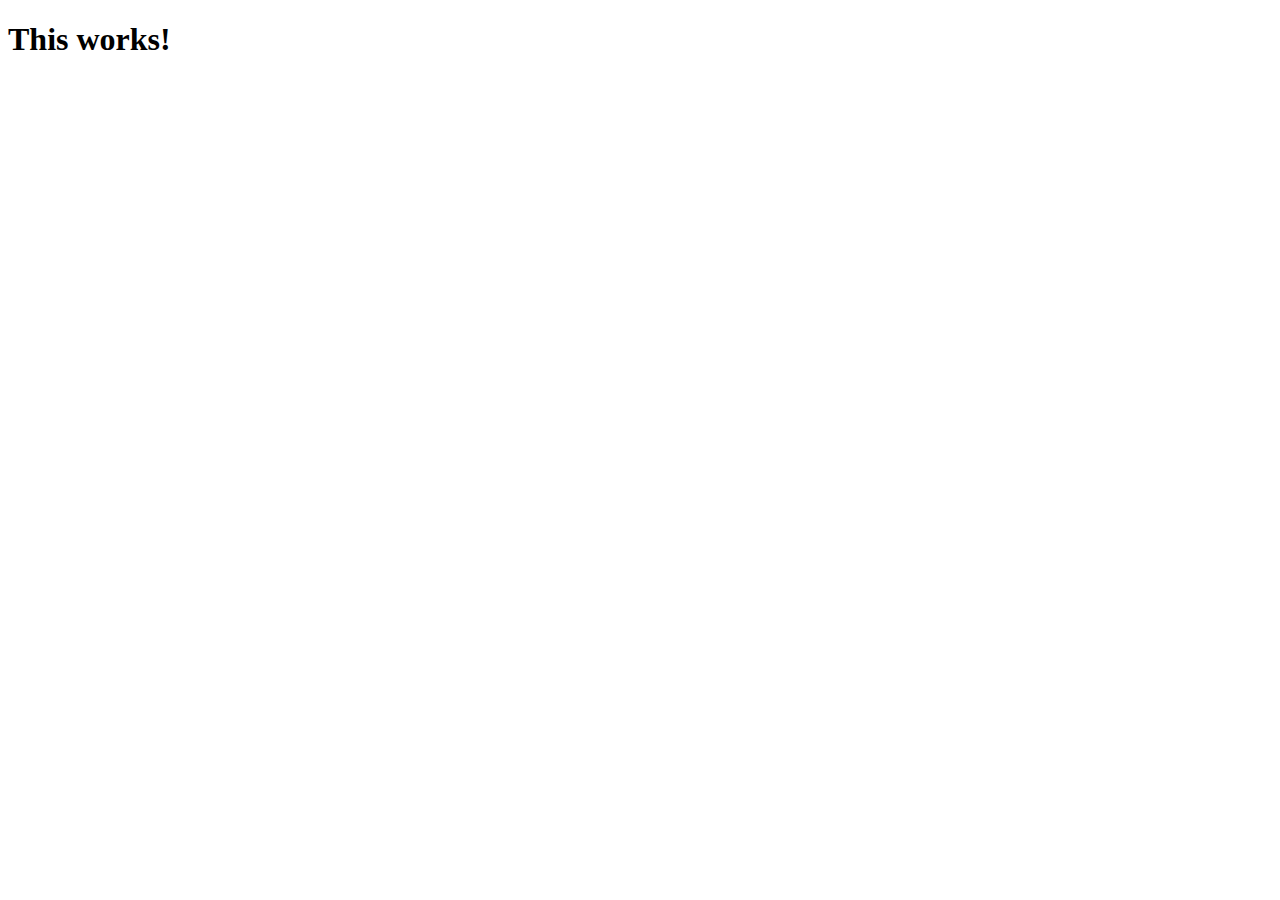
==== index.html @ f9dde8fa "Start - momonto" ====
<!DOCTYPE html>
<html lang="ko">
<head>
    <title>Something</title>
    <link rel="stylesheet" href="index.css">
</head>
<body>
    <h1 id="title">This works!</h1>
    <script src="./index.js"></script>
</body>
</html>
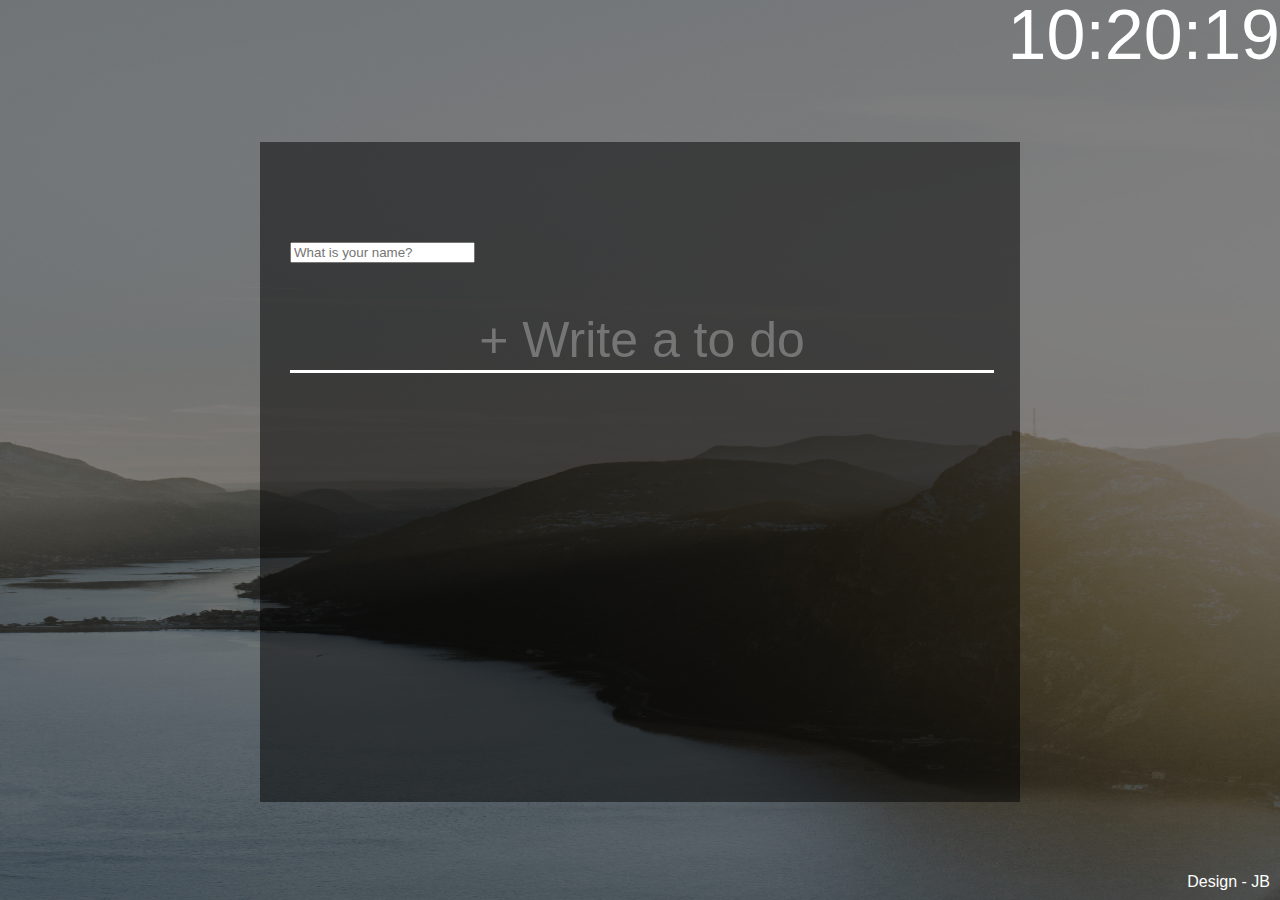
==== commit 96c65135: "Momonto - Clonecording" ====
--- a/index.html
+++ b/index.html
@@ -2,10 +2,36 @@
 <html lang="ko">
 <head>
     <title>Something</title>
+    <link rel="stylesheet" href="normalize.css">
     <link rel="stylesheet" href="index.css">
+    <link rel="stylesheet" href="style.css">
 </head>
 <body>
-    <h1 id="title">This works!</h1>
-    <script src="./index.js"></script>
+    <div class="container">
+        <header>
+            <div class="js-clock clock">
+                <h1>00:00</h1>
+                <span class="js-weather"></span>
+            </div>
+        </header>
+        <main>
+            <form class="js-form form">
+                <input type="text" placeholder="What is your name?" />
+            </form>
+            <h4 class="js-greetings greetings"></h4>
+            <form class="js-toDoForm">
+                <input type="text" placeholder="+ Write a to do" />
+            </form>
+            <ul class="js-toDoList"></ul>
+        </main>
+        <footer>
+            <h5>Design - JB </h5>
+        </footer>
+    </div>
+<script src="clock.js"></script>
+<script src="gretting.js"></script>
+<script src="todo.js"></script>
+<script src="bg.js"></script>
+<script src="weather.js"></script>
 </body>
 </html>--- a/index.css
+++ b/index.css
@@ -0,0 +1,33 @@
+body {
+  background-color: #ecf0f1;
+  color: #34495e;
+}
+.clicked {
+  color: #7f8c8d;
+}
+.form,
+.greetings {
+  display: none;
+}
+
+.showing {
+  display: block;
+}
+
+@keyframes fadeIn {
+  from {
+    opacity: 0;
+  }
+  to {
+    opacity: 1;
+  }
+}
+.bgImage {
+  position: absolute;
+  top: 0;
+  left: 0;
+  width: 100%;
+  height: 100%;
+  z-index: -1;
+  animation: fadeIn 0.5s linear;
+}
--- a/style.css
+++ b/style.css
@@ -0,0 +1,69 @@
+body {
+  font-family: -apple-system, BlinkMacSystemFont, "Segoe UI", Roboto, Oxygen,
+    Ubuntu, Cantarell, "Open Sans", "Helvetica Neue", sans-serif;
+}
+.container {
+  background-color: rgba(0, 0, 0, 0.5);
+  height: 100vh;
+  display: flex;
+  flex-direction: column;
+  justify-content: space-between;
+  align-items: center;
+}
+
+header {
+  color: white;
+  align-self: flex-end;
+}
+header .clock {
+  text-align: right;
+}
+header .clock h1 {
+  font-size: 70px;
+}
+header .clock span {
+  font-size: 35px;
+}
+main {
+  width: 700px;
+  min-height: 600px;
+  padding: 30px;
+  background-color: rgba(0, 0, 0, 0.5);
+  color: white;
+  font-size: 100px;
+}
+main .js-toDoForm input {
+  width: 100%;
+  text-align: center;
+  font-size: 50px;
+  background-color: transparent;
+  color: white;
+  border: none;
+  border-bottom: 3px solid white;
+}
+
+main .js-toDoForm input:focus::placeholder {
+  color: transparent;
+}
+main ul {
+  font-size: 25px;
+}
+
+.js-toDoList {
+}
+.js-toDoList li {
+  margin: 5px 0;
+}
+.js-toDoList button {
+  background-color: transparent;
+  border: none;
+  color: tomato;
+  font-size: 20px;
+  margin: 0 10px 0 0;
+}
+
+footer {
+  color: white;
+  align-self: flex-end;
+  margin: 0 10px 10px;
+}
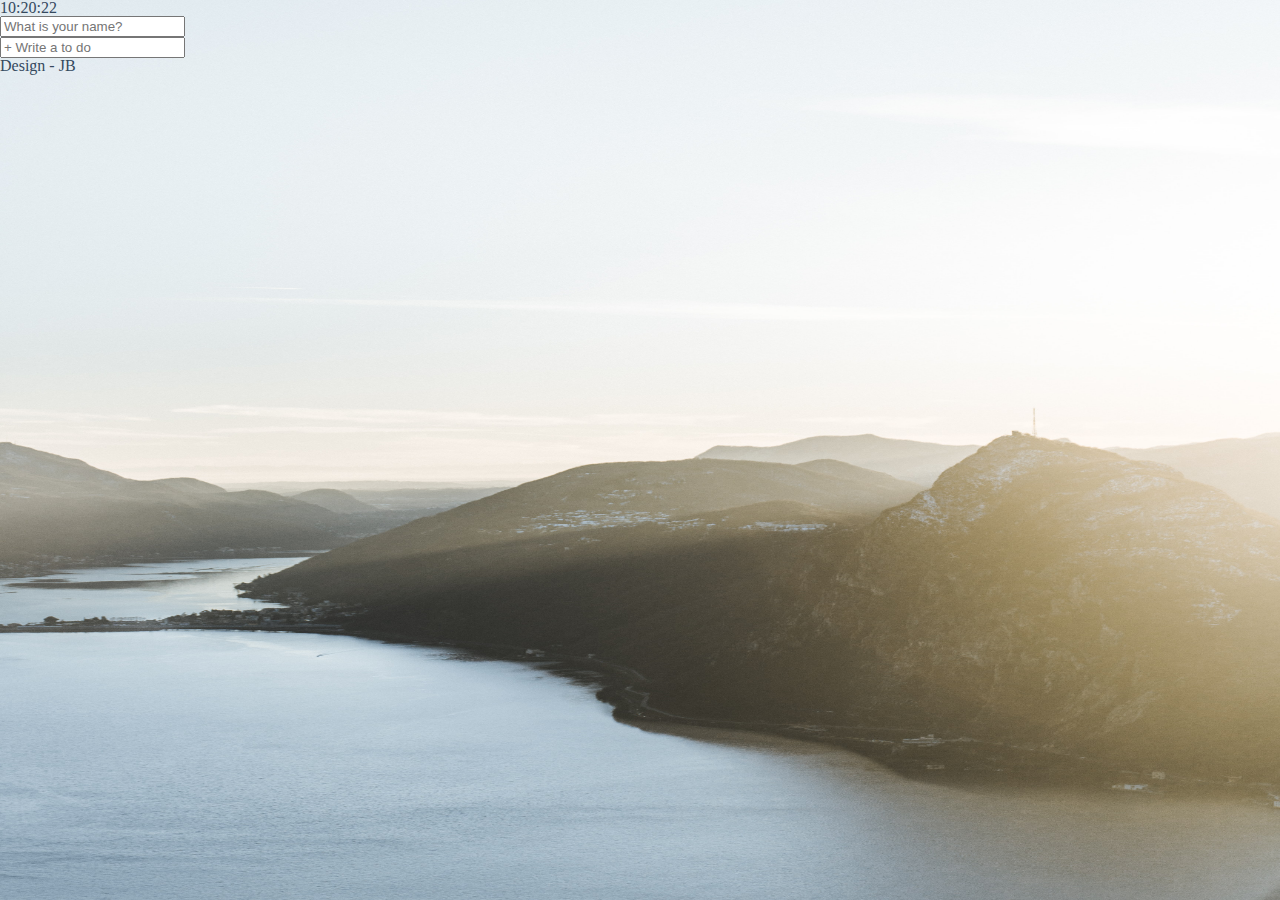
==== commit 8d1f4cea: "Update index.html" ====
--- a/index.html
+++ b/index.html
@@ -4,7 +4,7 @@
     <title>Something</title>
     <link rel="stylesheet" href="normalize.css">
     <link rel="stylesheet" href="index.css">
-    <link rel="stylesheet" href="style.css">
+    <!-- <link rel="stylesheet" href="style.css"> -->
 </head>
 <body>
     <div class="container">
